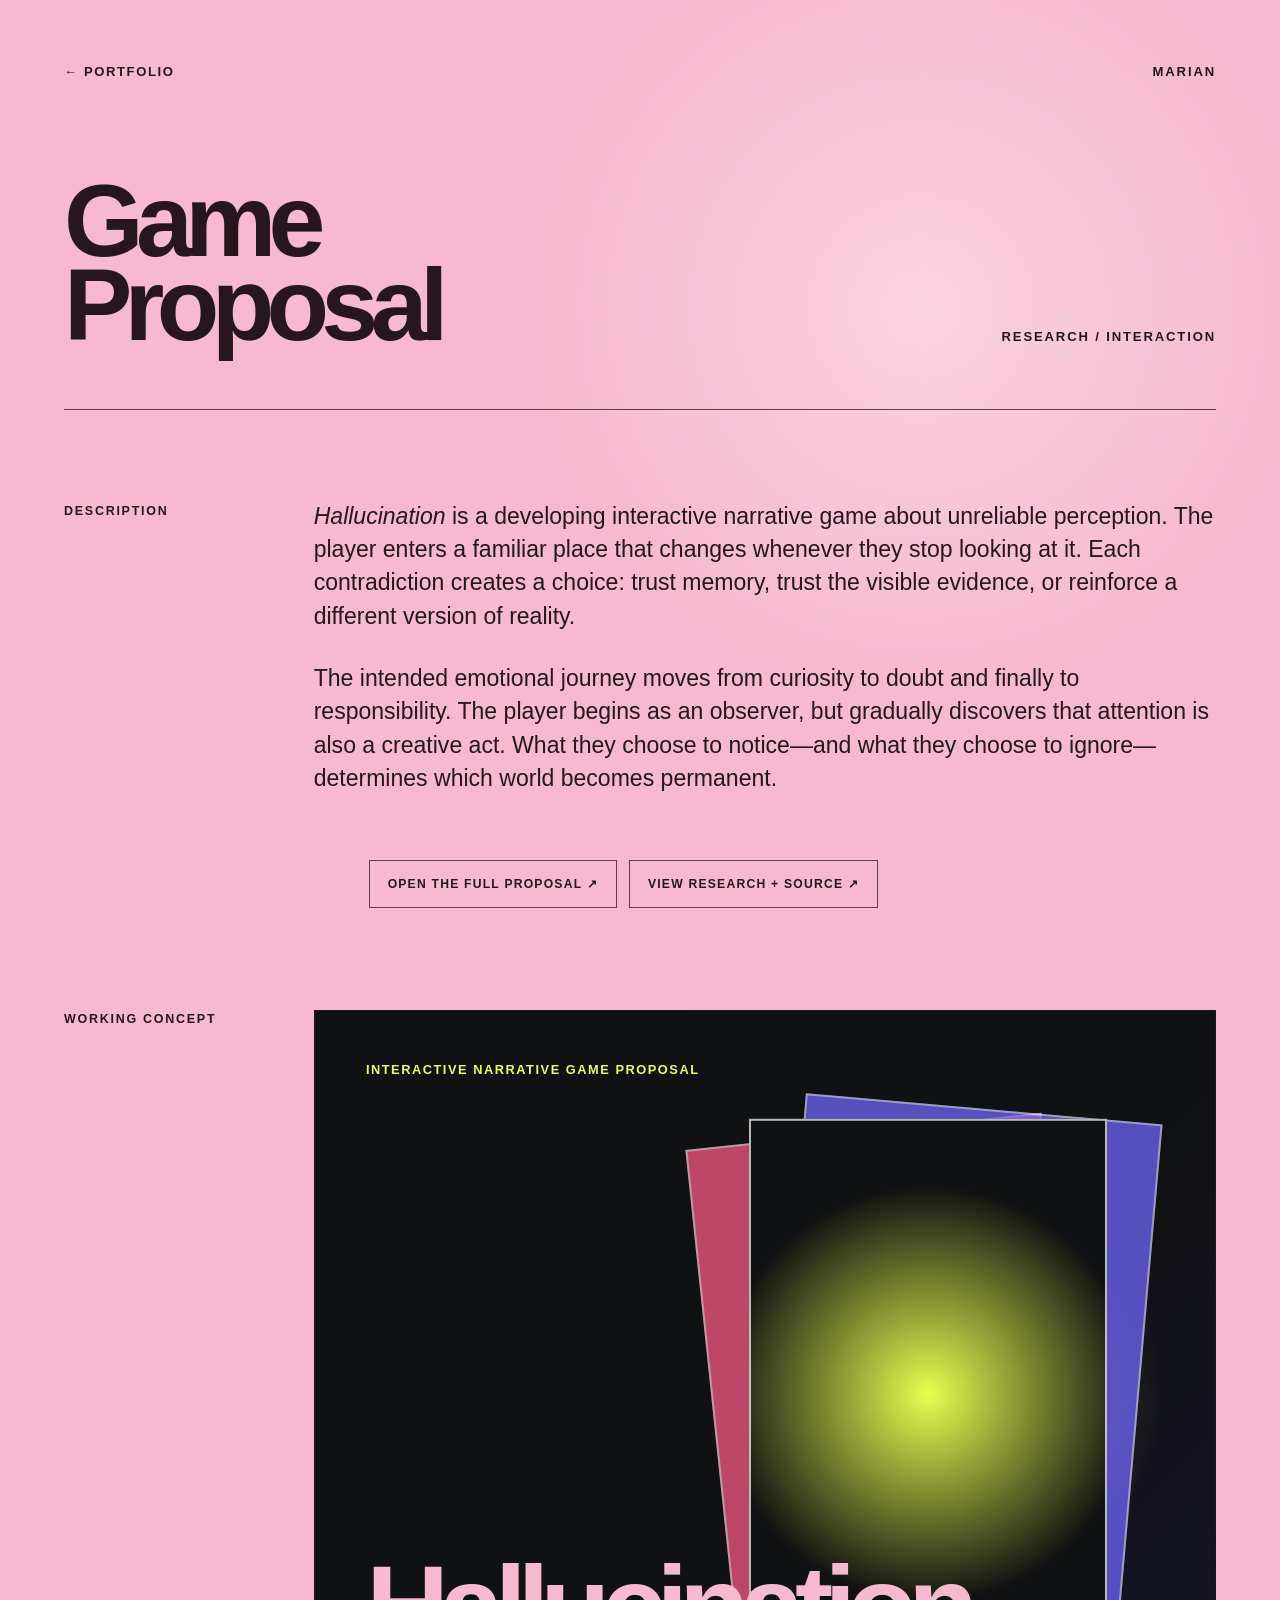
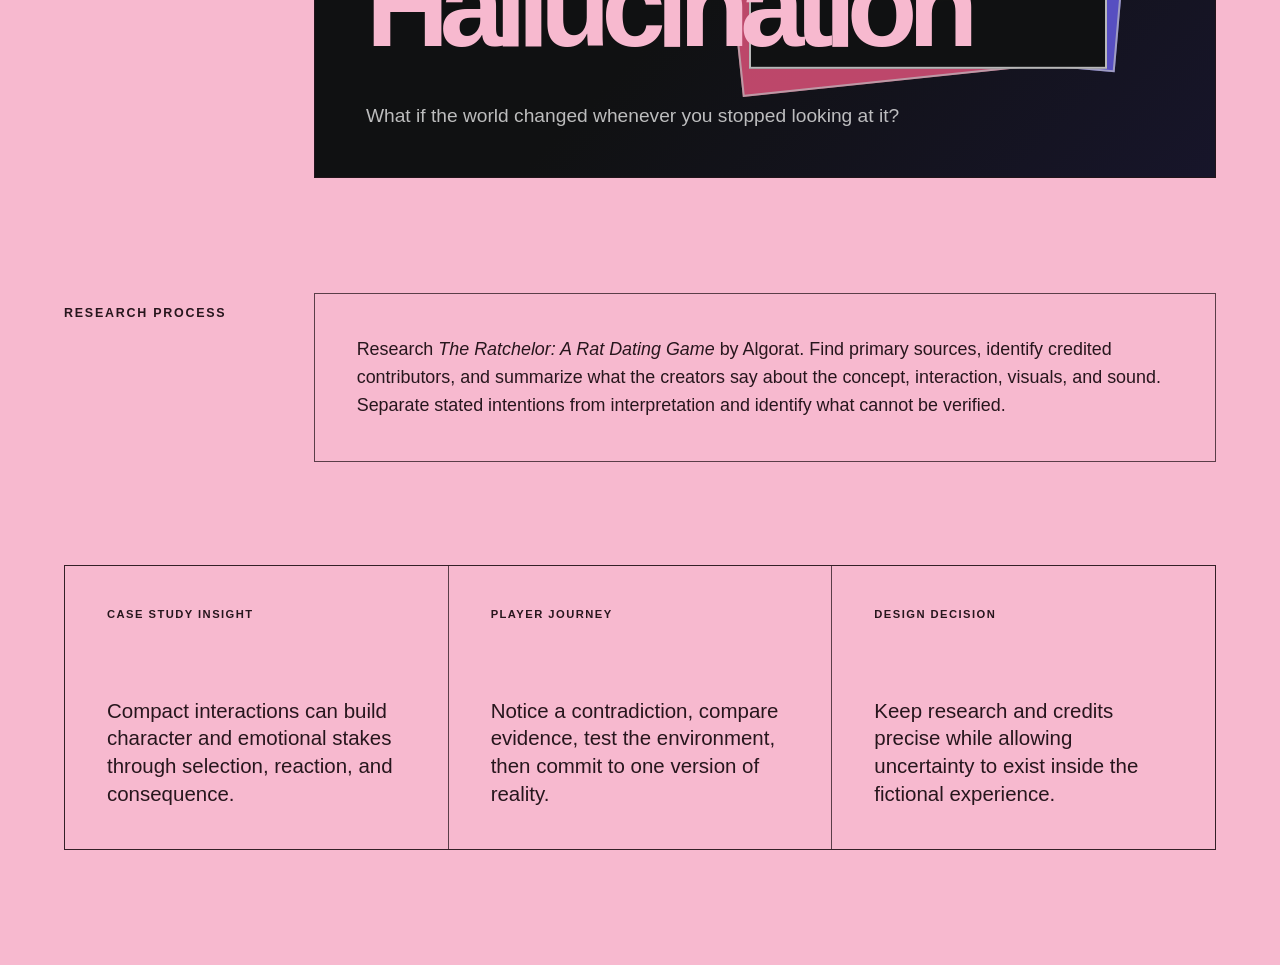
==== game-proposal.html @ 70186284 "Add Hallucination game proposal project" ====
<!doctype html>
<html lang="en">
  <head>
    <meta charset="UTF-8" />
    <meta name="viewport" content="width=device-width, initial-scale=1.0" />
    <meta name="description" content="Hallucination, an interactive narrative game proposal by Marian." />
    <title>Game Proposal — Marian</title>
    <link rel="stylesheet" href="project.css" />
  </head>
  <body>
    <main class="project-page">
      <nav class="project-nav" aria-label="Project navigation">
        <a href="index.html">← Portfolio</a>
        <p>Marian</p>
      </nav>

      <header class="project-header">
        <h1>Game Proposal</h1>
        <p>Research / Interaction</p>
      </header>

      <section class="project-copy" aria-label="Game proposal description">
        <div class="project-copy__label">Description</div>
        <div class="project-copy__body">
          <p><em>Hallucination</em> is a developing interactive narrative game about unreliable perception. The player enters a familiar place that changes whenever they stop looking at it. Each contradiction creates a choice: trust memory, trust the visible evidence, or reinforce a different version of reality.</p>
          <p>The intended emotional journey moves from curiosity to doubt and finally to responsibility. The player begins as an observer, but gradually discovers that attention is also a creative act. What they choose to notice—and what they choose to ignore—determines which world becomes permanent.</p>
        </div>
      </section>

      <div class="project-actions" aria-label="Game proposal links">
        <a class="project-action" href="https://mhicksbu-oss.github.io/hallucination-game-proposal/" target="_blank" rel="noreferrer">Open the full proposal ↗</a>
        <a class="project-action" href="https://github.com/mhicksbu-oss/hallucination-game-proposal" target="_blank" rel="noreferrer">View research + source ↗</a>
      </div>

      <section class="project-sequence" aria-label="Game proposal process">
        <figure class="project-step project-step--wide">
          <figcaption class="project-step__label">Working concept</figcaption>
          <div class="game-preview" role="img" aria-label="Hallucination proposal graphic showing layered misaligned doorways">
            <span class="game-preview__eyebrow">Interactive narrative game proposal</span>
            <h2>Hallucination</h2>
            <p class="game-preview__question">What if the world changed whenever you stopped looking at it?</p>
            <span class="game-preview__door game-preview__door--pink"></span>
            <span class="game-preview__door game-preview__door--violet"></span>
            <span class="game-preview__door game-preview__door--front"></span>
          </div>
        </figure>

        <section class="project-step project-step--prompt" aria-label="Research question">
          <h2 class="project-step__label">Research process</h2>
          <blockquote class="project-step__prompt">Research <em>The Ratchelor: A Rat Dating Game</em> by Algorat. Find primary sources, identify credited contributors, and summarize what the creators say about the concept, interaction, visuals, and sound. Separate stated intentions from interpretation and identify what cannot be verified.</blockquote>
        </section>
      </section>

      <section class="project-facts" aria-label="Game proposal design decisions">
        <article class="project-fact">
          <span>Case study insight</span>
          <p>Compact interactions can build character and emotional stakes through selection, reaction, and consequence.</p>
        </article>
        <article class="project-fact">
          <span>Player journey</span>
          <p>Notice a contradiction, compare evidence, test the environment, then commit to one version of reality.</p>
        </article>
        <article class="project-fact">
          <span>Design decision</span>
          <p>Keep research and credits precise while allowing uncertainty to exist inside the fictional experience.</p>
        </article>
      </section>
    </main>
  </body>
</html>
---- project.css ----
:root {
  --pink: #f7b9cf;
  --ink: #27161d;
  --line: rgba(39, 22, 29, 0.75);
  --page-margin: clamp(22px, 5vw, 76px);
}

* { box-sizing: border-box; }

html {
  background: var(--pink);
  color: var(--ink);
  font-family: Arial, Helvetica, sans-serif;
}

body {
  margin: 0;
  min-width: 320px;
  background: radial-gradient(circle at 72% 12%, rgba(255, 255, 255, 0.35), transparent 24rem), var(--pink);
}

img { display: block; width: 100%; }

.project-page {
  padding: clamp(28px, 5vw, 72px) var(--page-margin) clamp(70px, 9vw, 130px);
}

.project-nav {
  display: flex;
  justify-content: space-between;
  align-items: center;
  padding-bottom: clamp(48px, 8vw, 100px);
}

.project-nav a {
  color: inherit;
  font-size: 0.82rem;
  font-weight: 700;
  letter-spacing: 0.12em;
  text-decoration: none;
  text-transform: uppercase;
}

.project-nav a:hover,
.project-nav a:focus-visible {
  text-decoration: underline;
  text-underline-offset: 5px;
}

.project-nav p,
.project-header p {
  margin: 0;
  font-size: 0.82rem;
  font-weight: 700;
  letter-spacing: 0.14em;
  text-transform: uppercase;
}

.project-header {
  display: grid;
  grid-template-columns: minmax(0, 1fr) auto;
  align-items: end;
  gap: 24px;
  padding-bottom: clamp(30px, 5vw, 62px);
  border-bottom: 1px solid var(--line);
}

.project-header h1 {
  margin: 0;
  max-width: 11ch;
  font-size: clamp(3.2rem, 8vw, 8.5rem);
  font-weight: 800;
  letter-spacing: -0.075em;
  line-height: 0.82;
}

.project-header p { padding-bottom: 0.2em; }

.project-copy,
.project-prompt {
  display: grid;
  grid-template-columns: minmax(110px, 0.22fr) minmax(0, 1fr);
  gap: clamp(18px, 4vw, 70px);
  padding-top: clamp(48px, 7vw, 92px);
}

.project-copy__label,
.project-prompt h2 {
  margin: 0;
  padding-top: 0.3em;
  font-size: 0.78rem;
  font-weight: 700;
  letter-spacing: 0.14em;
  line-height: 1.35;
  text-transform: uppercase;
}

.project-copy__body {
  max-width: 900px;
  font-size: clamp(1.15rem, 1.8vw, 1.65rem);
  line-height: 1.45;
}

.project-copy__body p {
  margin: 0;
}

.project-copy__body p + p {
  margin-top: 1.25em;
}

.project-prompt blockquote {
  max-width: 900px;
  margin: 0;
  padding: clamp(22px, 3.5vw, 42px);
  border: 1px solid var(--line);
  font-size: clamp(1rem, 1.4vw, 1.25rem);
  line-height: 1.55;
}

.project-sequence {
  display: grid;
  gap: clamp(50px, 9vw, 130px);
  padding-top: clamp(48px, 8vw, 104px);
}

.project-step {
  display: grid;
  grid-template-columns: minmax(75px, 0.22fr) minmax(0, 1fr);
  gap: clamp(18px, 4vw, 70px);
  align-items: start;
  margin: 0;
}

.project-step__label {
  position: sticky;
  top: 24px;
  padding-top: 2px;
  font-size: 0.78rem;
  font-weight: 700;
  letter-spacing: 0.14em;
  text-transform: uppercase;
}

.project-step__image {
  min-width: 0;
  border: 1px solid var(--line);
  background: rgba(255, 255, 255, 0.18);
}

.project-step__prompt {
  margin: 0;
  padding: clamp(22px, 3.5vw, 42px);
  border: 1px solid var(--line);
  font-size: clamp(1rem, 1.4vw, 1.25rem);
  line-height: 1.55;
}

.project-step--square .project-step__image { max-width: 900px; }

.project-step--wide .project-step__image {
  aspect-ratio: 16 / 9;
  object-fit: cover;
}

.project-actions {
  display: flex;
  flex-wrap: wrap;
  gap: 12px;
  padding-top: clamp(34px, 5vw, 64px);
  padding-left: calc(22% + clamp(18px, 4vw, 70px));
}

.project-action {
  display: inline-flex;
  align-items: center;
  min-height: 48px;
  padding: 12px 18px;
  border: 1px solid var(--line);
  color: inherit;
  font-size: 0.76rem;
  font-weight: 700;
  letter-spacing: 0.1em;
  text-decoration: none;
  text-transform: uppercase;
  transition: color 180ms ease, background 180ms ease;
}

.project-action:hover,
.project-action:focus-visible {
  color: var(--pink);
  background: var(--ink);
}

.game-preview {
  position: relative;
  min-height: clamp(420px, 60vw, 780px);
  overflow: hidden;
  border: 1px solid var(--line);
  color: #f7b9cf;
  background:
    radial-gradient(circle at 74% 50%, rgba(231, 255, 79, 0.25), transparent 24%),
    linear-gradient(135deg, #101112 58%, #17152a);
}

.game-preview__eyebrow {
  position: absolute;
  z-index: 4;
  top: clamp(24px, 4vw, 54px);
  left: clamp(24px, 4vw, 54px);
  color: #e7ff4f;
  font-size: clamp(0.62rem, 1vw, 0.82rem);
  font-weight: 700;
  letter-spacing: 0.12em;
  text-transform: uppercase;
}

.game-preview h2 {
  position: absolute;
  z-index: 4;
  left: clamp(24px, 4vw, 54px);
  bottom: clamp(70px, 10vw, 125px);
  max-width: 7ch;
  margin: 0;
  font-size: clamp(3.1rem, 9vw, 9.5rem);
  letter-spacing: -0.08em;
  line-height: 0.78;
}

.game-preview__question {
  position: absolute;
  z-index: 4;
  left: clamp(24px, 4vw, 54px);
  bottom: clamp(25px, 4vw, 50px);
  max-width: 38rem;
  margin: 0;
  color: rgba(255, 255, 255, 0.72);
  font-size: clamp(0.9rem, 1.5vw, 1.2rem);
}

.game-preview__door {
  position: absolute;
  top: 50%;
  right: 12%;
  width: clamp(160px, 28vw, 360px);
  height: clamp(260px, 43vw, 560px);
  border: 2px solid rgba(255, 255, 255, 0.7);
}

.game-preview__door--pink {
  background: #ff5c8a;
  transform: translate(-10%, -48%) rotate(-6deg);
  opacity: 0.72;
}

.game-preview__door--violet {
  background: #7167ff;
  transform: translate(9%, -52%) rotate(5deg);
  opacity: 0.72;
}

.game-preview__door--front {
  background: radial-gradient(circle at center, #e7ff4f, #101112 64%);
  transform: translateY(-50%);
}

.project-facts {
  display: grid;
  grid-template-columns: repeat(3, 1fr);
  gap: 1px;
  margin-top: clamp(48px, 8vw, 104px);
  border: 1px solid var(--line);
  background: var(--line);
}

.project-fact {
  min-height: 210px;
  padding: clamp(22px, 3.5vw, 42px);
  background: var(--pink);
}

.project-fact span {
  display: block;
  font-size: 0.7rem;
  font-weight: 700;
  letter-spacing: 0.13em;
  text-transform: uppercase;
}

.project-fact p {
  margin: clamp(40px, 6vw, 80px) 0 0;
  font-size: clamp(1.05rem, 1.6vw, 1.4rem);
  line-height: 1.35;
}

@media (max-width: 700px) {
  .project-nav { padding-bottom: 54px; }
  .project-header { grid-template-columns: 1fr; }
  .project-header h1 { font-size: clamp(3.15rem, 17vw, 5.3rem); }
  .project-copy,
  .project-prompt { grid-template-columns: 1fr; gap: 14px; }
  .project-step { grid-template-columns: 1fr; gap: 12px; }
  .project-step__label { position: static; }
  .project-actions { padding-left: 0; }
  .project-facts { grid-template-columns: 1fr; }
  .game-preview h2 { bottom: 110px; }
  .game-preview__door { right: -10%; opacity: 0.65; }
}
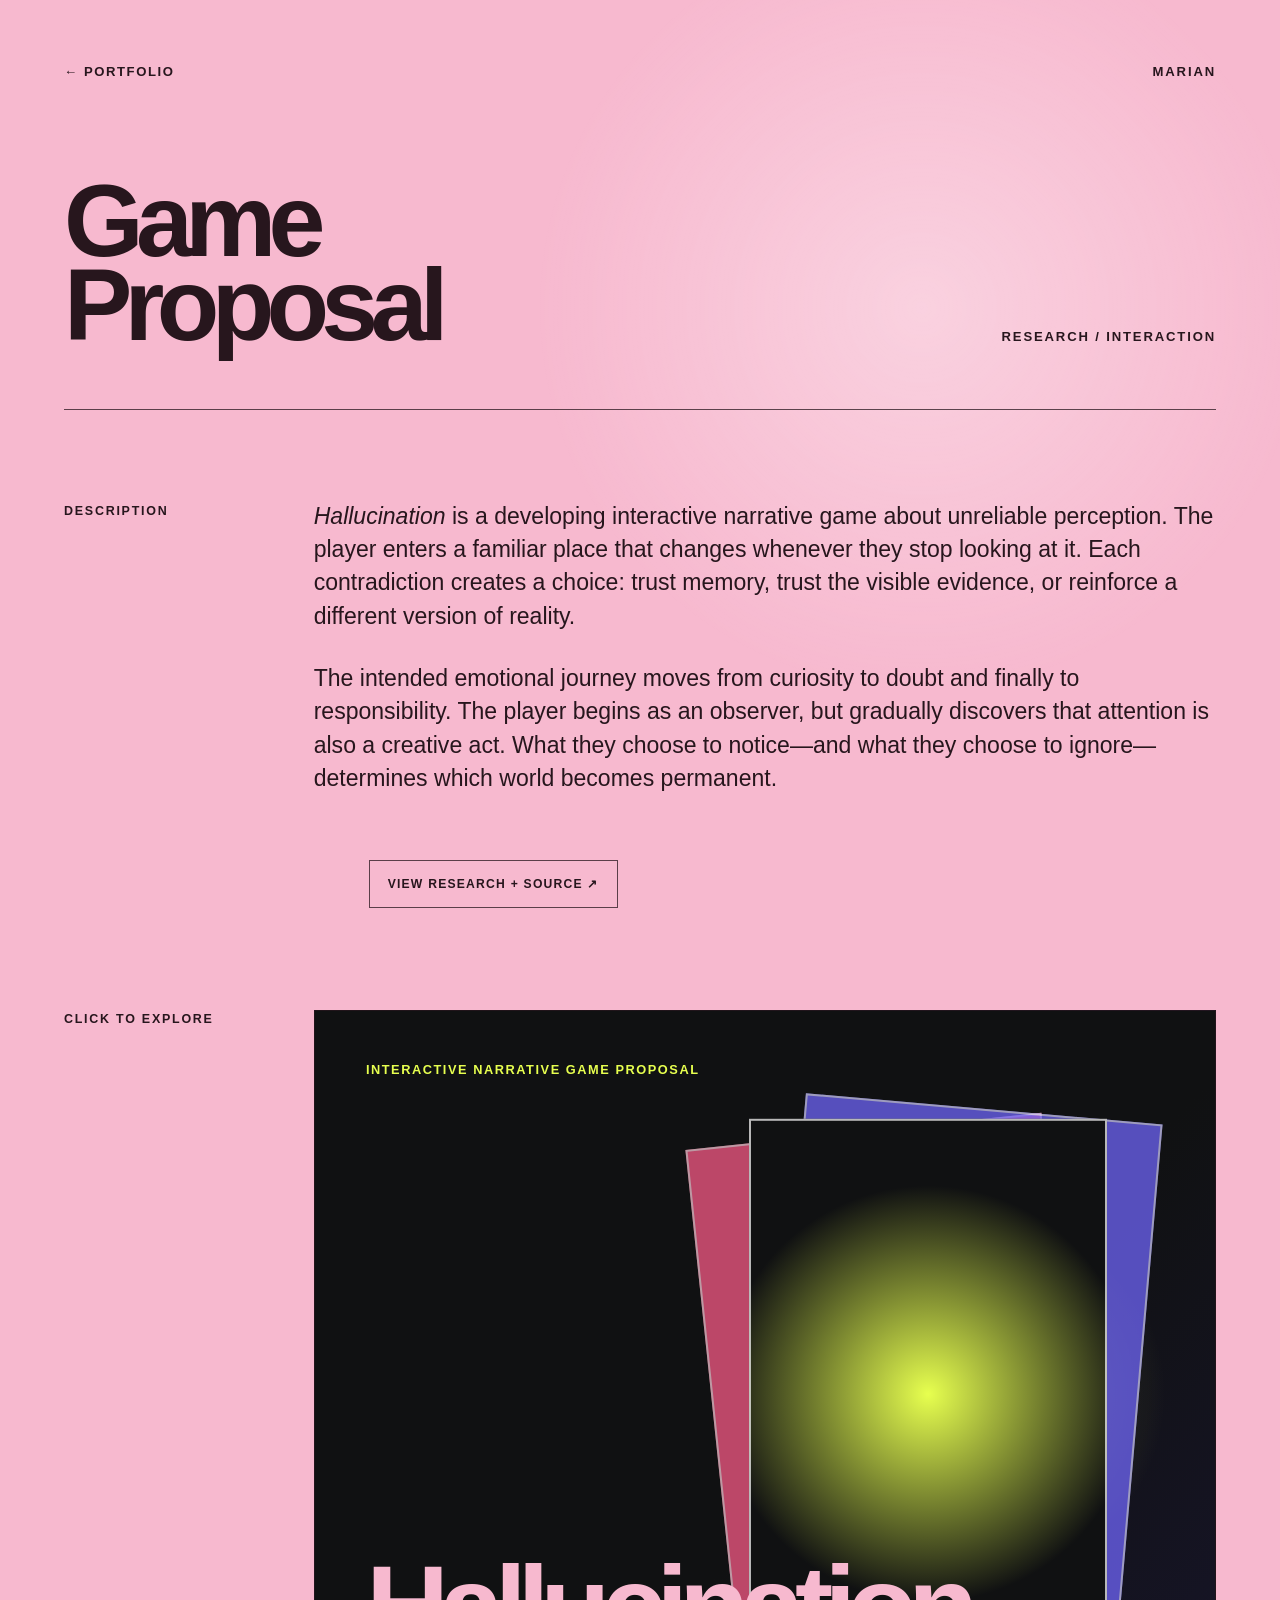
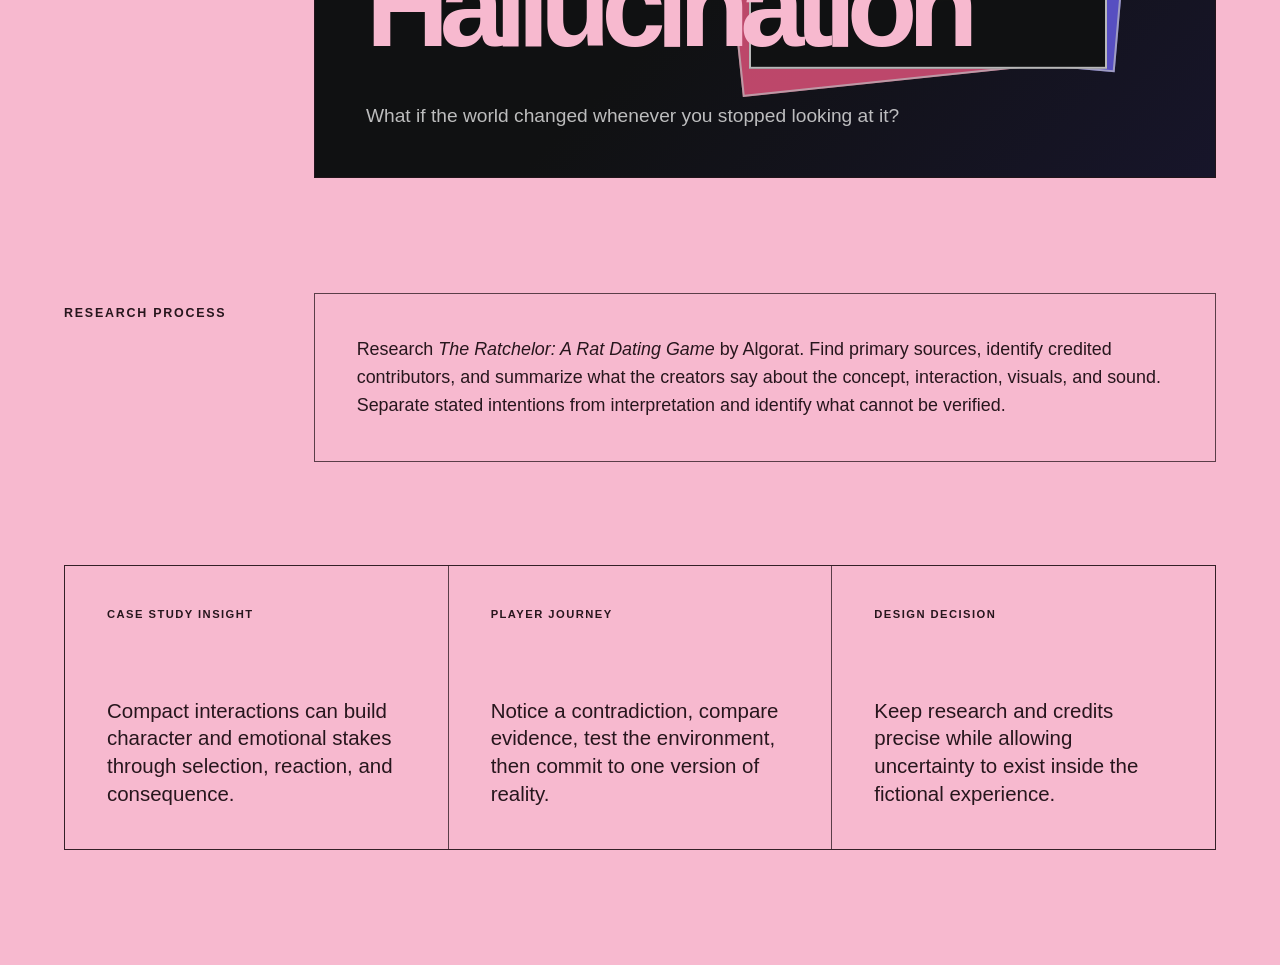
==== commit cf86d773: "Use clickable artwork for game proposal" ====
--- a/game-proposal.html
+++ b/game-proposal.html
@@ -28,21 +28,22 @@
       </section>
 
       <div class="project-actions" aria-label="Game proposal links">
-        <a class="project-action" href="https://mhicksbu-oss.github.io/hallucination-game-proposal/" target="_blank" rel="noreferrer">Open the full proposal ↗</a>
         <a class="project-action" href="https://github.com/mhicksbu-oss/hallucination-game-proposal" target="_blank" rel="noreferrer">View research + source ↗</a>
       </div>
 
       <section class="project-sequence" aria-label="Game proposal process">
         <figure class="project-step project-step--wide">
-          <figcaption class="project-step__label">Working concept</figcaption>
-          <div class="game-preview" role="img" aria-label="Hallucination proposal graphic showing layered misaligned doorways">
-            <span class="game-preview__eyebrow">Interactive narrative game proposal</span>
-            <h2>Hallucination</h2>
-            <p class="game-preview__question">What if the world changed whenever you stopped looking at it?</p>
-            <span class="game-preview__door game-preview__door--pink"></span>
-            <span class="game-preview__door game-preview__door--violet"></span>
-            <span class="game-preview__door game-preview__door--front"></span>
-          </div>
+          <figcaption class="project-step__label">Click to explore</figcaption>
+          <a class="game-preview-link" href="https://mhicksbu-oss.github.io/hallucination-game-proposal/" target="_blank" rel="noreferrer" aria-label="Open the full Hallucination game proposal">
+            <div class="game-preview" role="img" aria-label="Hallucination proposal graphic showing layered misaligned doorways">
+              <span class="game-preview__eyebrow">Interactive narrative game proposal</span>
+              <h2>Hallucination</h2>
+              <p class="game-preview__question">What if the world changed whenever you stopped looking at it?</p>
+              <span class="game-preview__door game-preview__door--pink"></span>
+              <span class="game-preview__door game-preview__door--violet"></span>
+              <span class="game-preview__door game-preview__door--front"></span>
+            </div>
+          </a>
         </figure>
 
         <section class="project-step project-step--prompt" aria-label="Research question">
--- a/project.css
+++ b/project.css
@@ -190,6 +190,26 @@
 .project-action:focus-visible {
   color: var(--pink);
   background: var(--ink);
+}
+
+.game-preview-link {
+  display: block;
+  color: inherit;
+  text-decoration: none;
+}
+
+.game-preview-link:focus-visible {
+  outline: 4px solid var(--ink);
+  outline-offset: 5px;
+}
+
+.game-preview-link .game-preview {
+  transition: filter 220ms ease, transform 350ms ease;
+}
+
+.game-preview-link:hover .game-preview {
+  filter: saturate(1.08) brightness(1.04);
+  transform: translateY(-3px);
 }
 
 .game-preview {
@@ -306,3 +326,7 @@
   .game-preview h2 { bottom: 110px; }
   .game-preview__door { right: -10%; opacity: 0.65; }
 }
+
+@media (prefers-reduced-motion: reduce) {
+  .game-preview-link .game-preview { transition: none; }
+}
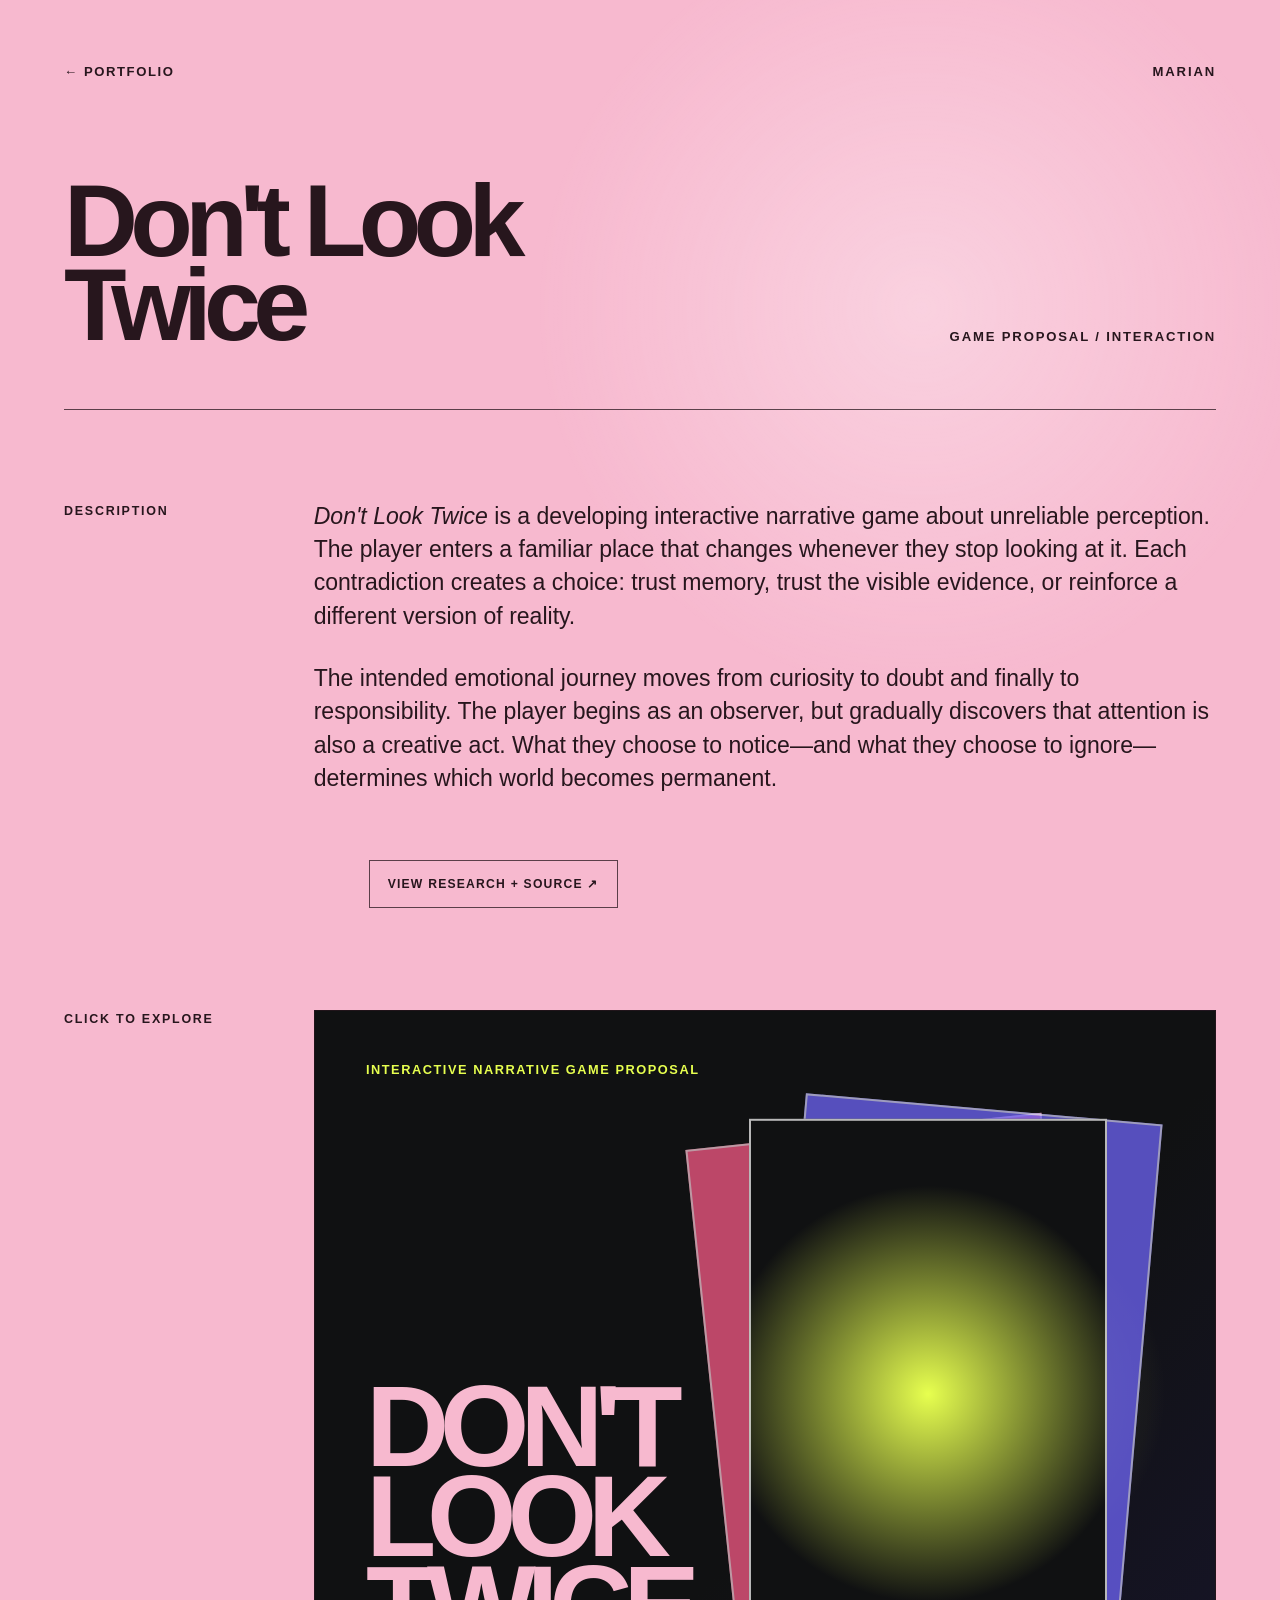
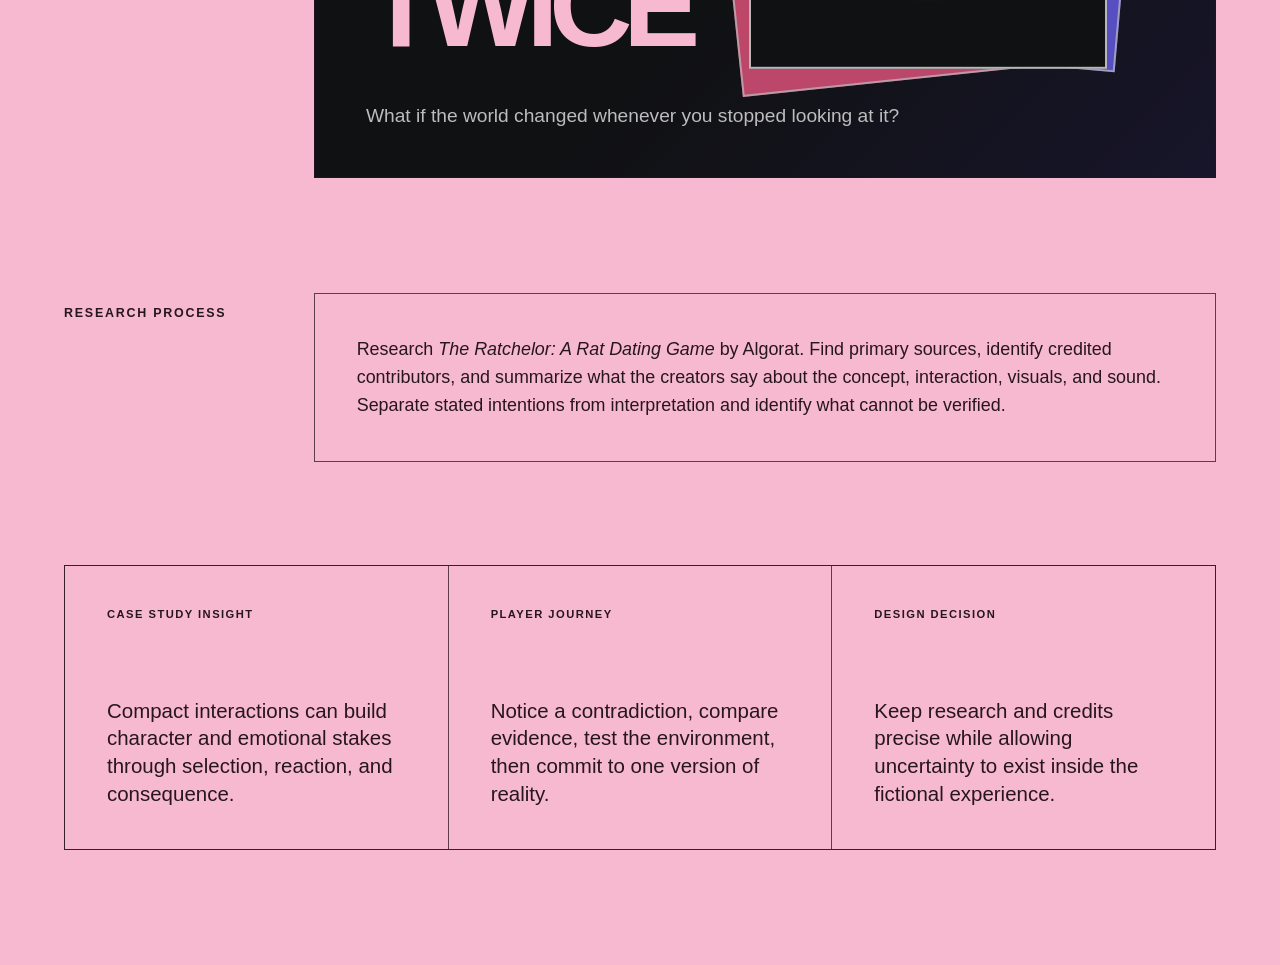
==== commit abfd1216: "Rename game project to Don't Look Twice" ====
--- a/game-proposal.html
+++ b/game-proposal.html
@@ -3,8 +3,8 @@
   <head>
     <meta charset="UTF-8" />
     <meta name="viewport" content="width=device-width, initial-scale=1.0" />
-    <meta name="description" content="Hallucination, an interactive narrative game proposal by Marian." />
-    <title>Game Proposal — Marian</title>
+    <meta name="description" content="Don't Look Twice, an interactive narrative game proposal by Marian." />
+    <title>Don't Look Twice — Marian</title>
     <link rel="stylesheet" href="project.css" />
   </head>
   <body>
@@ -15,14 +15,14 @@
       </nav>
 
       <header class="project-header">
-        <h1>Game Proposal</h1>
-        <p>Research / Interaction</p>
+        <h1>Don't Look Twice</h1>
+        <p>Game Proposal / Interaction</p>
       </header>
 
       <section class="project-copy" aria-label="Game proposal description">
         <div class="project-copy__label">Description</div>
         <div class="project-copy__body">
-          <p><em>Hallucination</em> is a developing interactive narrative game about unreliable perception. The player enters a familiar place that changes whenever they stop looking at it. Each contradiction creates a choice: trust memory, trust the visible evidence, or reinforce a different version of reality.</p>
+          <p><em>Don't Look Twice</em> is a developing interactive narrative game about unreliable perception. The player enters a familiar place that changes whenever they stop looking at it. Each contradiction creates a choice: trust memory, trust the visible evidence, or reinforce a different version of reality.</p>
           <p>The intended emotional journey moves from curiosity to doubt and finally to responsibility. The player begins as an observer, but gradually discovers that attention is also a creative act. What they choose to notice—and what they choose to ignore—determines which world becomes permanent.</p>
         </div>
       </section>
@@ -34,10 +34,10 @@
       <section class="project-sequence" aria-label="Game proposal process">
         <figure class="project-step project-step--wide">
           <figcaption class="project-step__label">Click to explore</figcaption>
-          <a class="game-preview-link" href="https://mhicksbu-oss.github.io/hallucination-game-proposal/" target="_blank" rel="noreferrer" aria-label="Open the full Hallucination game proposal">
-            <div class="game-preview" role="img" aria-label="Hallucination proposal graphic showing layered misaligned doorways">
+          <a class="game-preview-link" href="https://mhicksbu-oss.github.io/hallucination-game-proposal/" target="_blank" rel="noreferrer" aria-label="Open the full Don't Look Twice game proposal">
+            <div class="game-preview" role="img" aria-label="Don't Look Twice proposal graphic showing layered misaligned doorways">
               <span class="game-preview__eyebrow">Interactive narrative game proposal</span>
-              <h2>Hallucination</h2>
+              <h2>DON'T LOOK TWICE</h2>
               <p class="game-preview__question">What if the world changed whenever you stopped looking at it?</p>
               <span class="game-preview__door game-preview__door--pink"></span>
               <span class="game-preview__door game-preview__door--violet"></span>
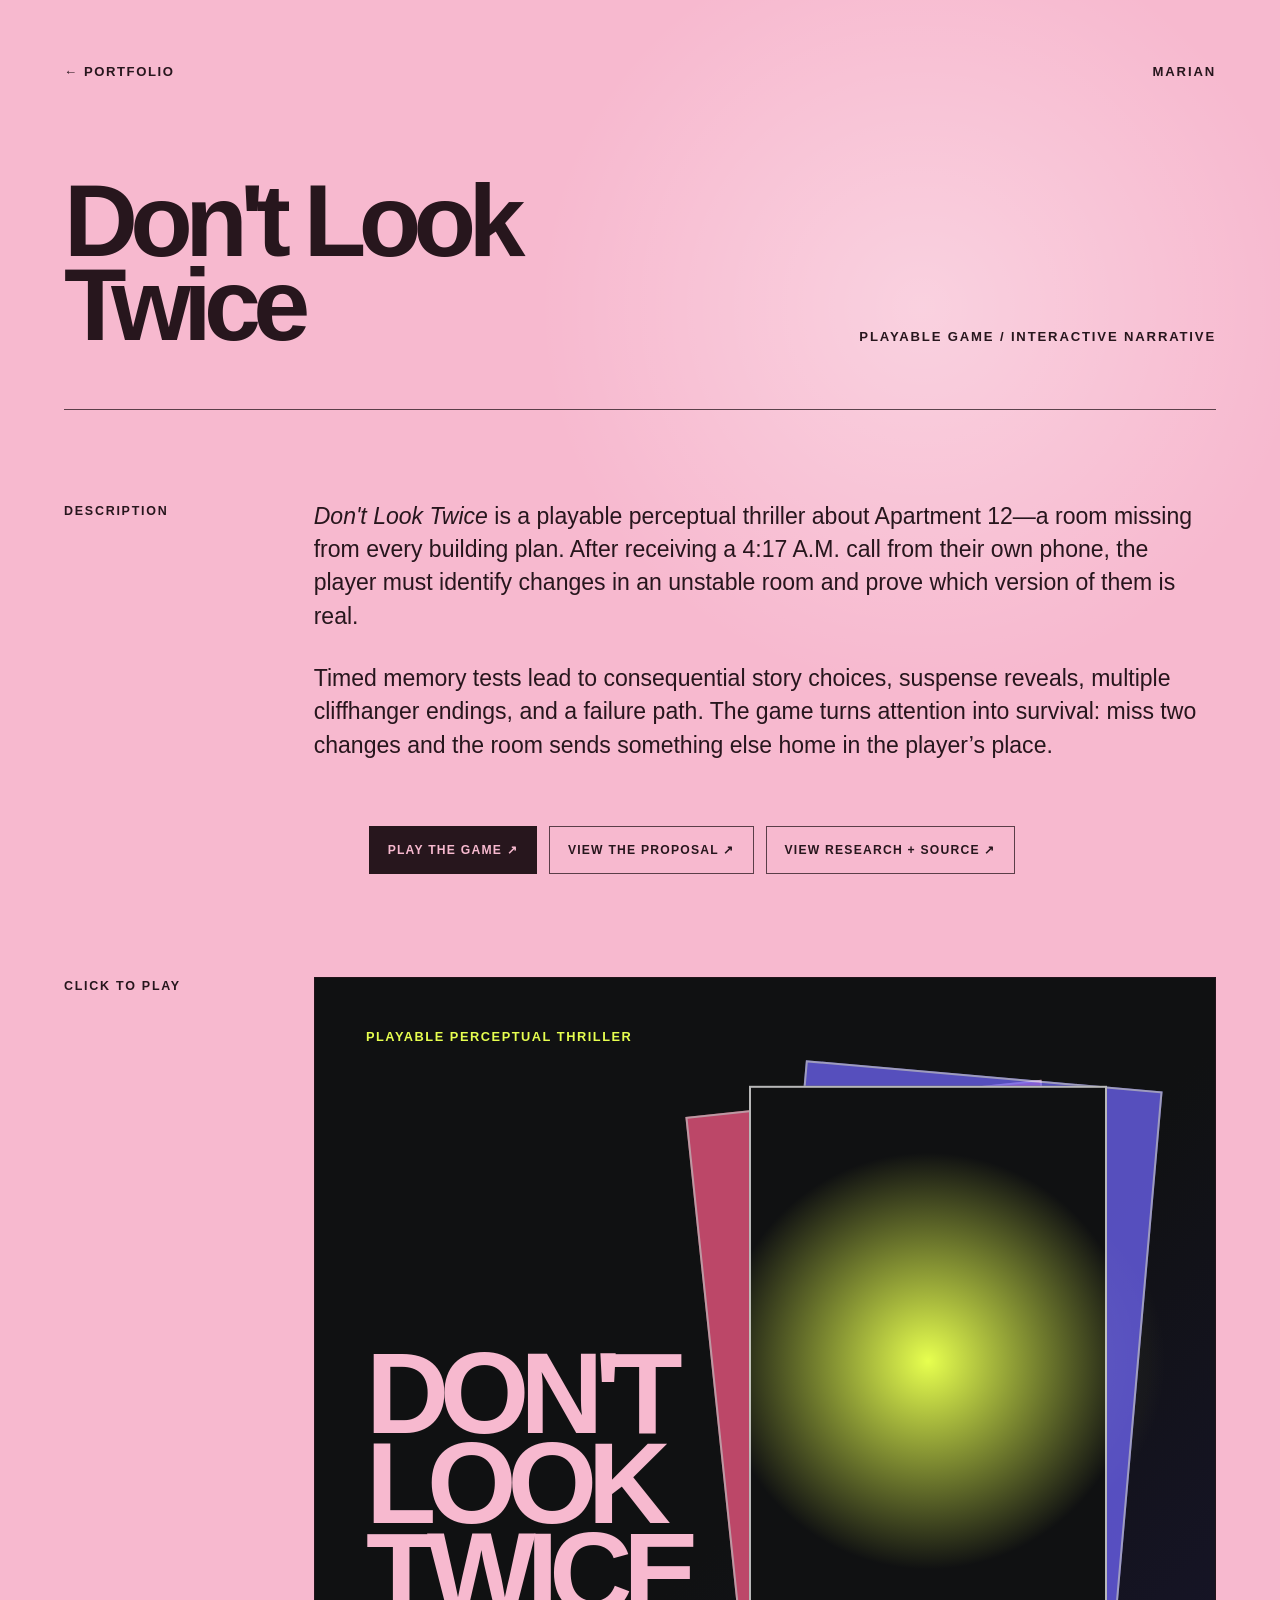
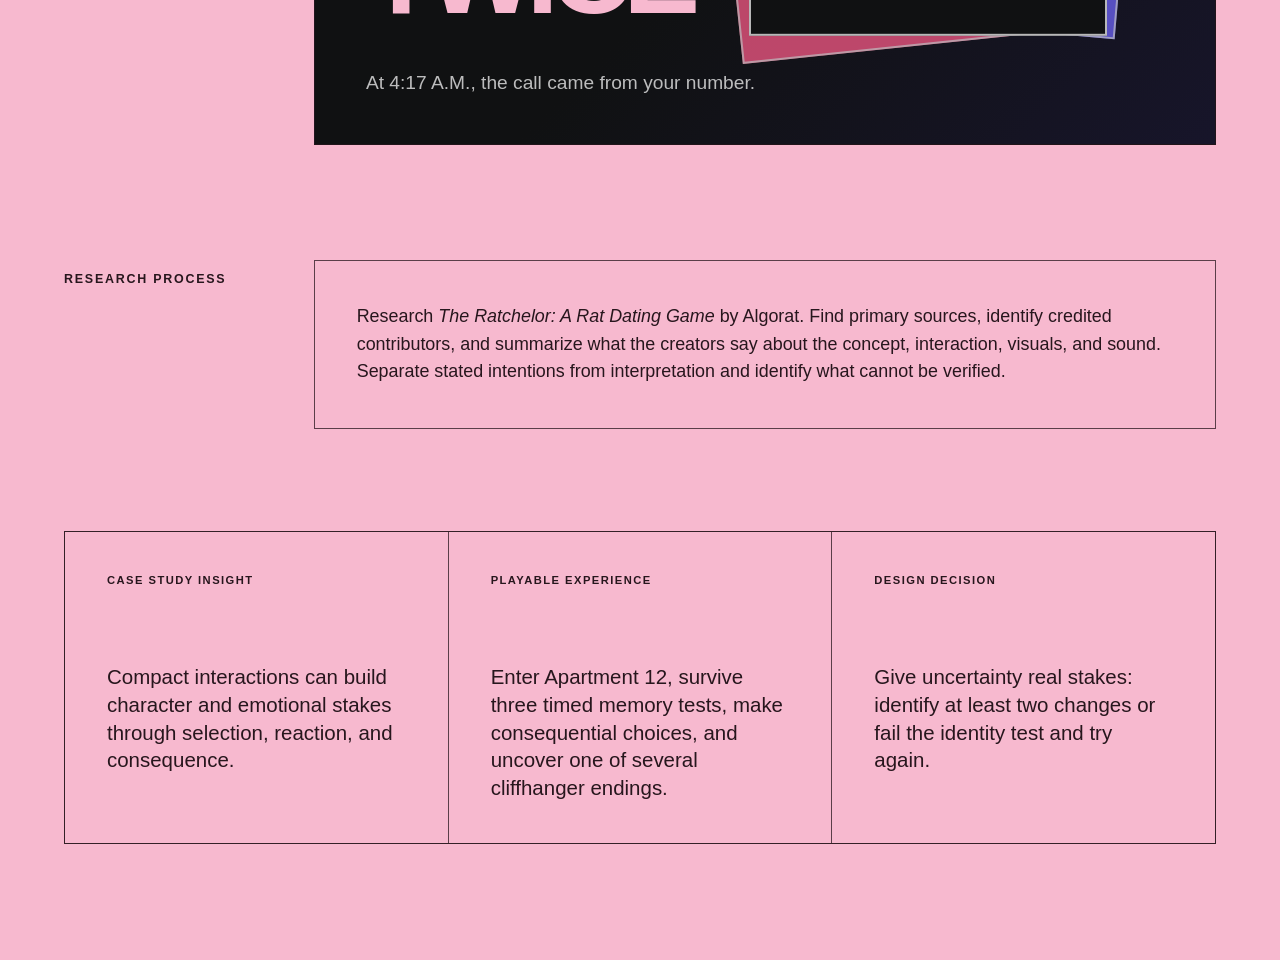
==== commit 070047c4: "Link finished game from portfolio" ====
--- a/game-proposal.html
+++ b/game-proposal.html
@@ -3,9 +3,9 @@
   <head>
     <meta charset="UTF-8" />
     <meta name="viewport" content="width=device-width, initial-scale=1.0" />
-    <meta name="description" content="Don't Look Twice, an interactive narrative game proposal by Marian." />
+    <meta name="description" content="Don't Look Twice, a playable interactive narrative game by Marian." />
     <title>Don't Look Twice — Marian</title>
-    <link rel="stylesheet" href="project.css" />
+    <link rel="stylesheet" href="project.css?v=20261106" />
   </head>
   <body>
     <main class="project-page">
@@ -16,29 +16,31 @@
 
       <header class="project-header">
         <h1>Don't Look Twice</h1>
-        <p>Game Proposal / Interaction</p>
+        <p>Playable Game / Interactive Narrative</p>
       </header>
 
       <section class="project-copy" aria-label="Game proposal description">
         <div class="project-copy__label">Description</div>
         <div class="project-copy__body">
-          <p><em>Don't Look Twice</em> is a developing interactive narrative game about unreliable perception. The player enters a familiar place that changes whenever they stop looking at it. Each contradiction creates a choice: trust memory, trust the visible evidence, or reinforce a different version of reality.</p>
-          <p>The intended emotional journey moves from curiosity to doubt and finally to responsibility. The player begins as an observer, but gradually discovers that attention is also a creative act. What they choose to notice—and what they choose to ignore—determines which world becomes permanent.</p>
+          <p><em>Don't Look Twice</em> is a playable perceptual thriller about Apartment 12—a room missing from every building plan. After receiving a 4:17 A.M. call from their own phone, the player must identify changes in an unstable room and prove which version of them is real.</p>
+          <p>Timed memory tests lead to consequential story choices, suspense reveals, multiple cliffhanger endings, and a failure path. The game turns attention into survival: miss two changes and the room sends something else home in the player’s place.</p>
         </div>
       </section>
 
       <div class="project-actions" aria-label="Game proposal links">
+        <a class="project-action project-action--primary" href="https://mhicksbu-oss.github.io/hallucination-game-proposal/game/" target="_blank" rel="noreferrer">Play the game ↗</a>
+        <a class="project-action" href="https://mhicksbu-oss.github.io/hallucination-game-proposal/" target="_blank" rel="noreferrer">View the proposal ↗</a>
         <a class="project-action" href="https://github.com/mhicksbu-oss/hallucination-game-proposal" target="_blank" rel="noreferrer">View research + source ↗</a>
       </div>
 
       <section class="project-sequence" aria-label="Game proposal process">
         <figure class="project-step project-step--wide">
-          <figcaption class="project-step__label">Click to explore</figcaption>
-          <a class="game-preview-link" href="https://mhicksbu-oss.github.io/hallucination-game-proposal/" target="_blank" rel="noreferrer" aria-label="Open the full Don't Look Twice game proposal">
+          <figcaption class="project-step__label">Click to play</figcaption>
+          <a class="game-preview-link" href="https://mhicksbu-oss.github.io/hallucination-game-proposal/game/" target="_blank" rel="noreferrer" aria-label="Play the finished Don't Look Twice game">
             <div class="game-preview" role="img" aria-label="Don't Look Twice proposal graphic showing layered misaligned doorways">
-              <span class="game-preview__eyebrow">Interactive narrative game proposal</span>
+              <span class="game-preview__eyebrow">Playable perceptual thriller</span>
               <h2>DON'T LOOK TWICE</h2>
-              <p class="game-preview__question">What if the world changed whenever you stopped looking at it?</p>
+              <p class="game-preview__question">At 4:17 A.M., the call came from your number.</p>
               <span class="game-preview__door game-preview__door--pink"></span>
               <span class="game-preview__door game-preview__door--violet"></span>
               <span class="game-preview__door game-preview__door--front"></span>
@@ -58,12 +60,12 @@
           <p>Compact interactions can build character and emotional stakes through selection, reaction, and consequence.</p>
         </article>
         <article class="project-fact">
-          <span>Player journey</span>
-          <p>Notice a contradiction, compare evidence, test the environment, then commit to one version of reality.</p>
+          <span>Playable experience</span>
+          <p>Enter Apartment 12, survive three timed memory tests, make consequential choices, and uncover one of several cliffhanger endings.</p>
         </article>
         <article class="project-fact">
           <span>Design decision</span>
-          <p>Keep research and credits precise while allowing uncertainty to exist inside the fictional experience.</p>
+          <p>Give uncertainty real stakes: identify at least two changes or fail the identity test and try again.</p>
         </article>
       </section>
     </main>
--- a/project.css
+++ b/project.css
@@ -190,6 +190,17 @@
 .project-action:focus-visible {
   color: var(--pink);
   background: var(--ink);
+}
+
+.project-action--primary {
+  color: var(--pink);
+  background: var(--ink);
+}
+
+.project-action--primary:hover,
+.project-action--primary:focus-visible {
+  color: var(--ink);
+  background: transparent;
 }
 
 .game-preview-link {
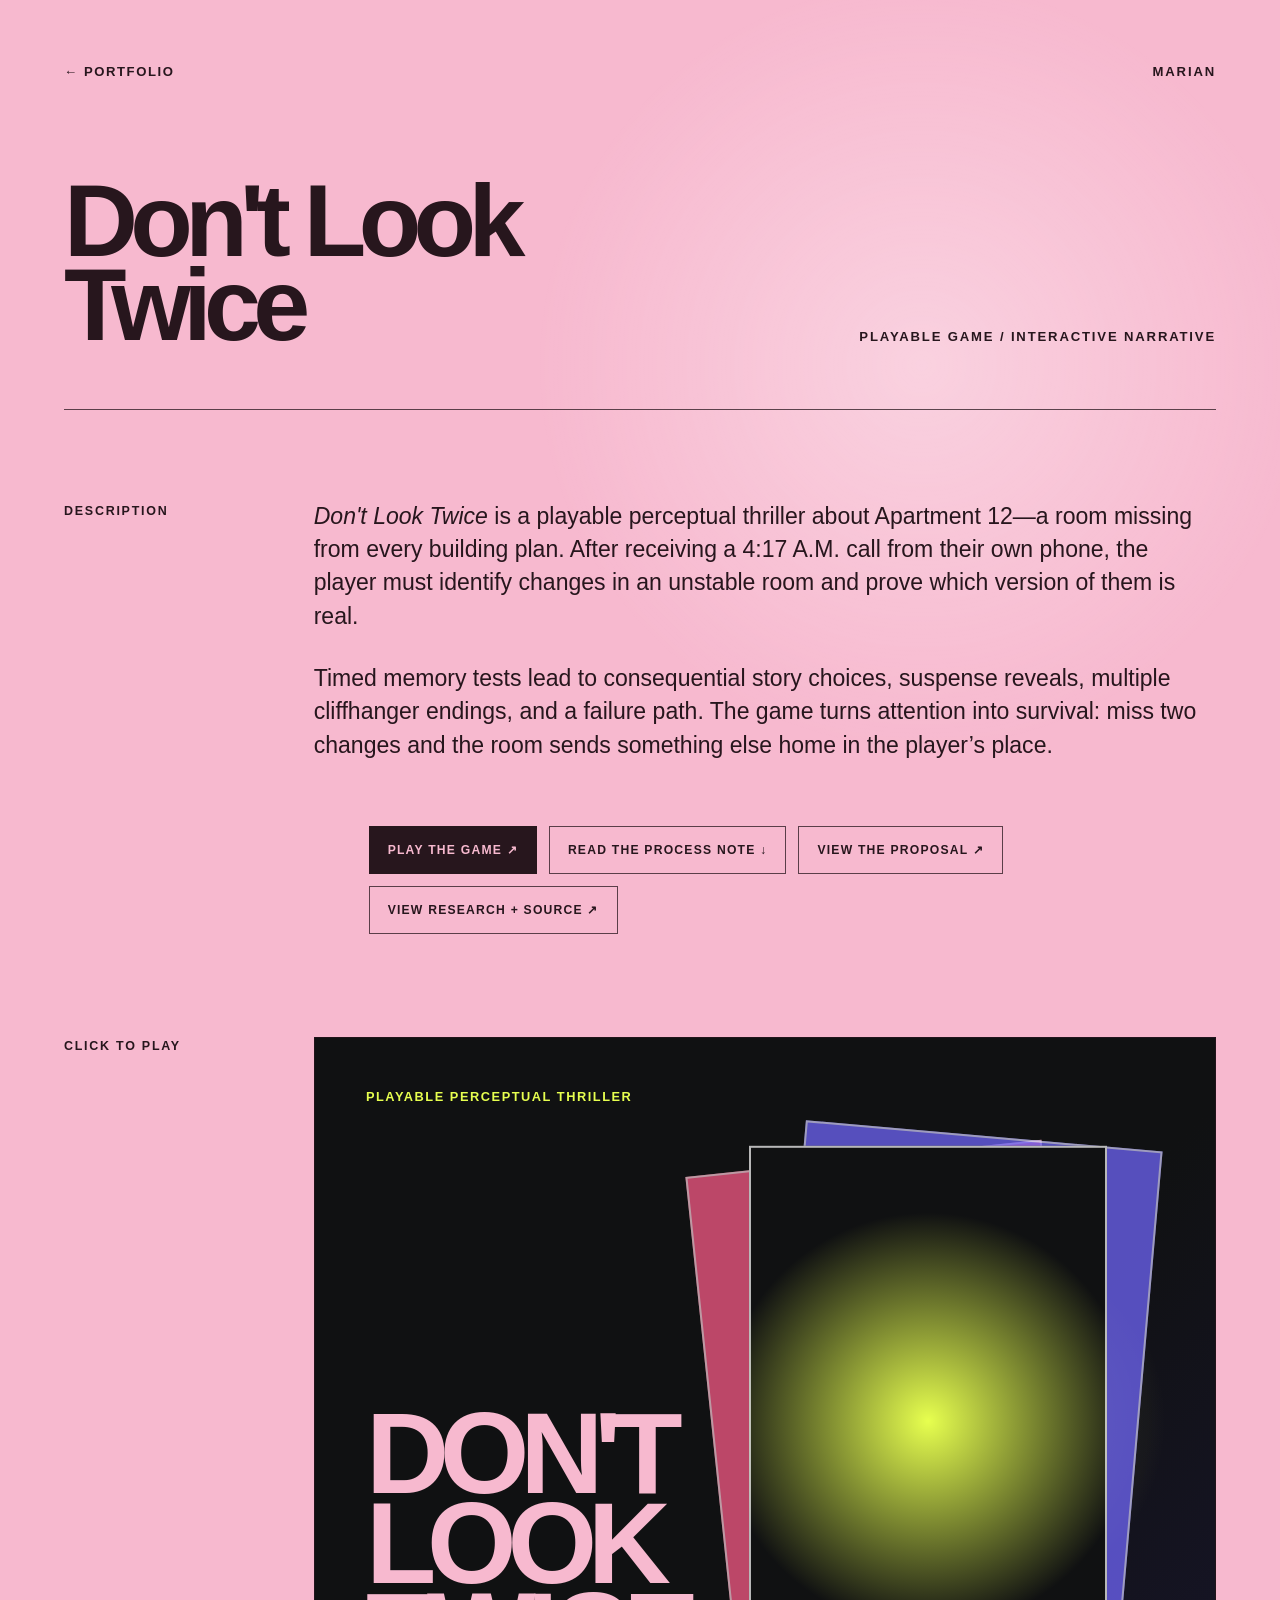
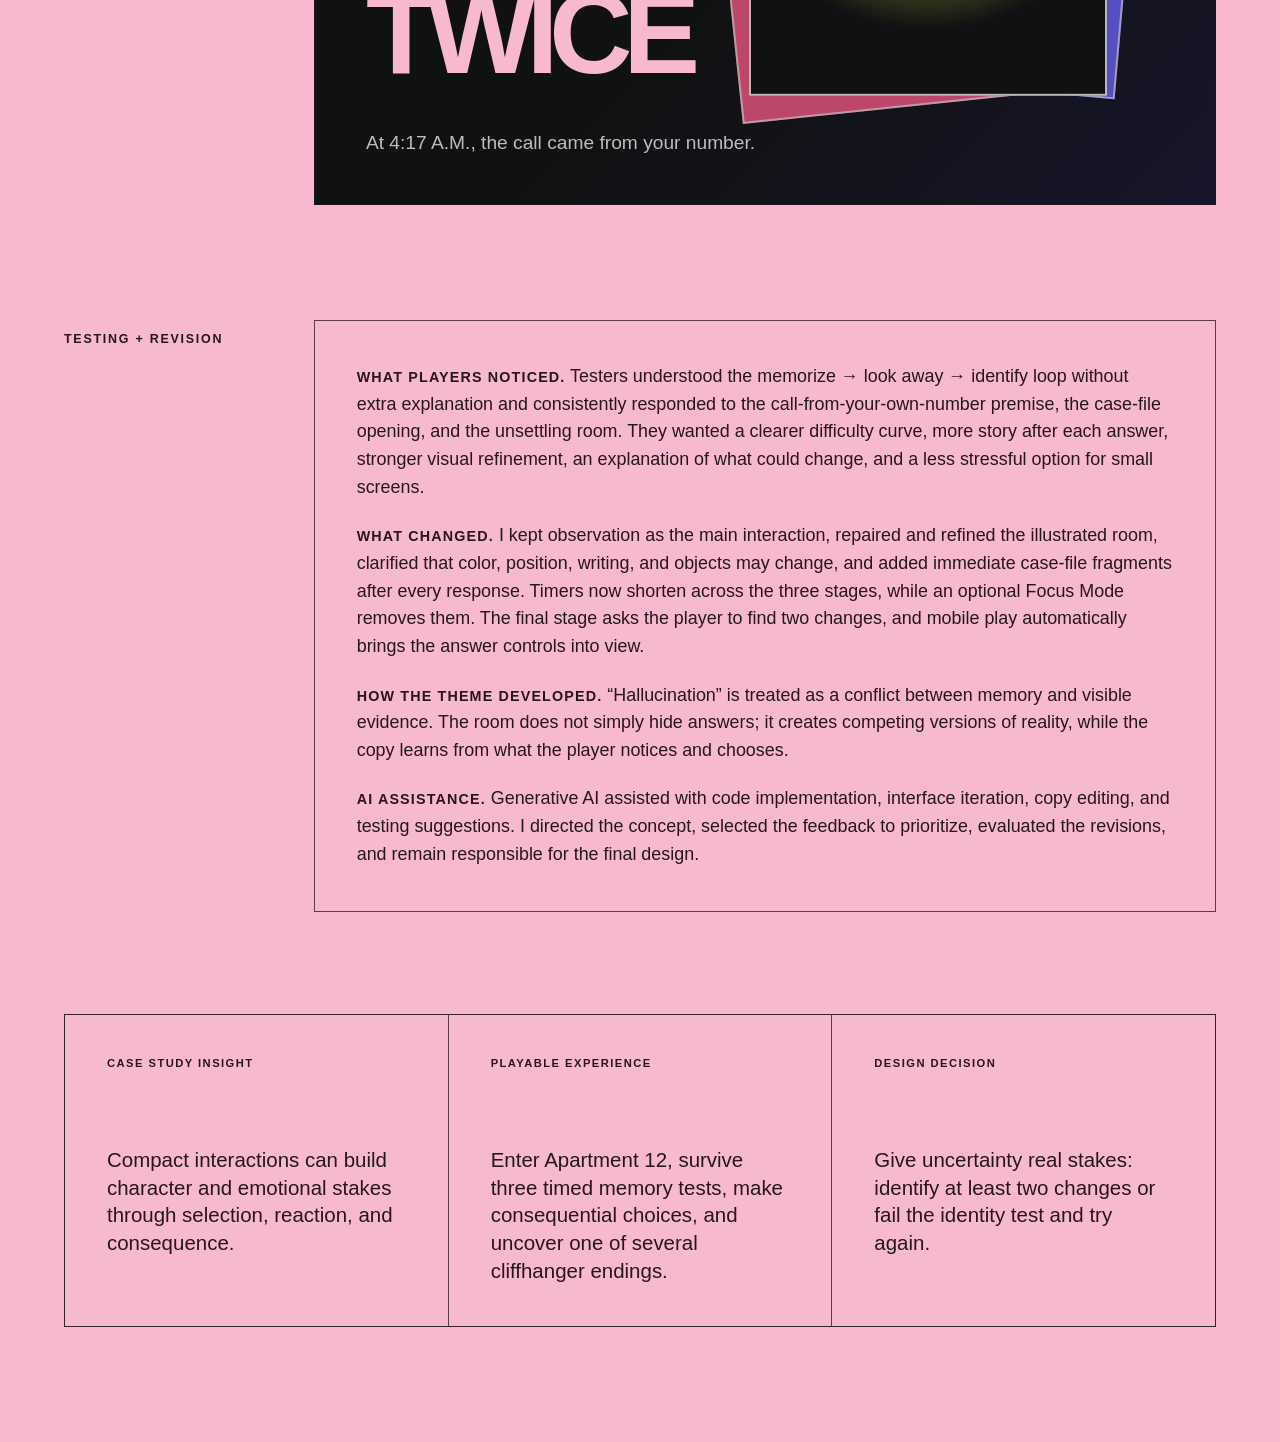
==== commit b08ddfc4: "Add game testing and revision note" ====
--- a/game-proposal.html
+++ b/game-proposal.html
@@ -5,7 +5,7 @@
     <meta name="viewport" content="width=device-width, initial-scale=1.0" />
     <meta name="description" content="Don't Look Twice, a playable interactive narrative game by Marian." />
     <title>Don't Look Twice — Marian</title>
-    <link rel="stylesheet" href="project.css?v=20261106" />
+    <link rel="stylesheet" href="project.css?v=20261120" />
   </head>
   <body>
     <main class="project-page">
@@ -29,6 +29,7 @@
 
       <div class="project-actions" aria-label="Game proposal links">
         <a class="project-action project-action--primary" href="https://mhicksbu-oss.github.io/hallucination-game-proposal/game/" target="_blank" rel="noreferrer">Play the game ↗</a>
+        <a class="project-action" href="#process-note">Read the process note ↓</a>
         <a class="project-action" href="https://mhicksbu-oss.github.io/hallucination-game-proposal/" target="_blank" rel="noreferrer">View the proposal ↗</a>
         <a class="project-action" href="https://github.com/mhicksbu-oss/hallucination-game-proposal" target="_blank" rel="noreferrer">View research + source ↗</a>
       </div>
@@ -48,9 +49,14 @@
           </a>
         </figure>
 
-        <section class="project-step project-step--prompt" aria-label="Research question">
-          <h2 class="project-step__label">Research process</h2>
-          <blockquote class="project-step__prompt">Research <em>The Ratchelor: A Rat Dating Game</em> by Algorat. Find primary sources, identify credited contributors, and summarize what the creators say about the concept, interaction, visuals, and sound. Separate stated intentions from interpretation and identify what cannot be verified.</blockquote>
+        <section id="process-note" class="project-step project-step--prompt" aria-label="Testing and revision process note">
+          <h2 class="project-step__label">Testing + revision</h2>
+          <div class="project-step__prompt process-note">
+            <p><strong>What players noticed.</strong> Testers understood the memorize → look away → identify loop without extra explanation and consistently responded to the call-from-your-own-number premise, the case-file opening, and the unsettling room. They wanted a clearer difficulty curve, more story after each answer, stronger visual refinement, an explanation of what could change, and a less stressful option for small screens.</p>
+            <p><strong>What changed.</strong> I kept observation as the main interaction, repaired and refined the illustrated room, clarified that color, position, writing, and objects may change, and added immediate case-file fragments after every response. Timers now shorten across the three stages, while an optional Focus Mode removes them. The final stage asks the player to find two changes, and mobile play automatically brings the answer controls into view.</p>
+            <p><strong>How the theme developed.</strong> “Hallucination” is treated as a conflict between memory and visible evidence. The room does not simply hide answers; it creates competing versions of reality, while the copy learns from what the player notices and chooses.</p>
+            <p><strong>AI assistance.</strong> Generative AI assisted with code implementation, interface iteration, copy editing, and testing suggestions. I directed the concept, selected the feedback to prioritize, evaluated the revisions, and remain responsible for the final design.</p>
+          </div>
         </section>
       </section>
 
--- a/project.css
+++ b/project.css
@@ -155,6 +155,10 @@
   font-size: clamp(1rem, 1.4vw, 1.25rem);
   line-height: 1.55;
 }
+
+.process-note p { margin: 0; }
+.process-note p + p { margin-top: 1.15em; }
+.process-note strong { font-size: 0.8em; letter-spacing: 0.08em; text-transform: uppercase; }
 
 .project-step--square .project-step__image { max-width: 900px; }
 
